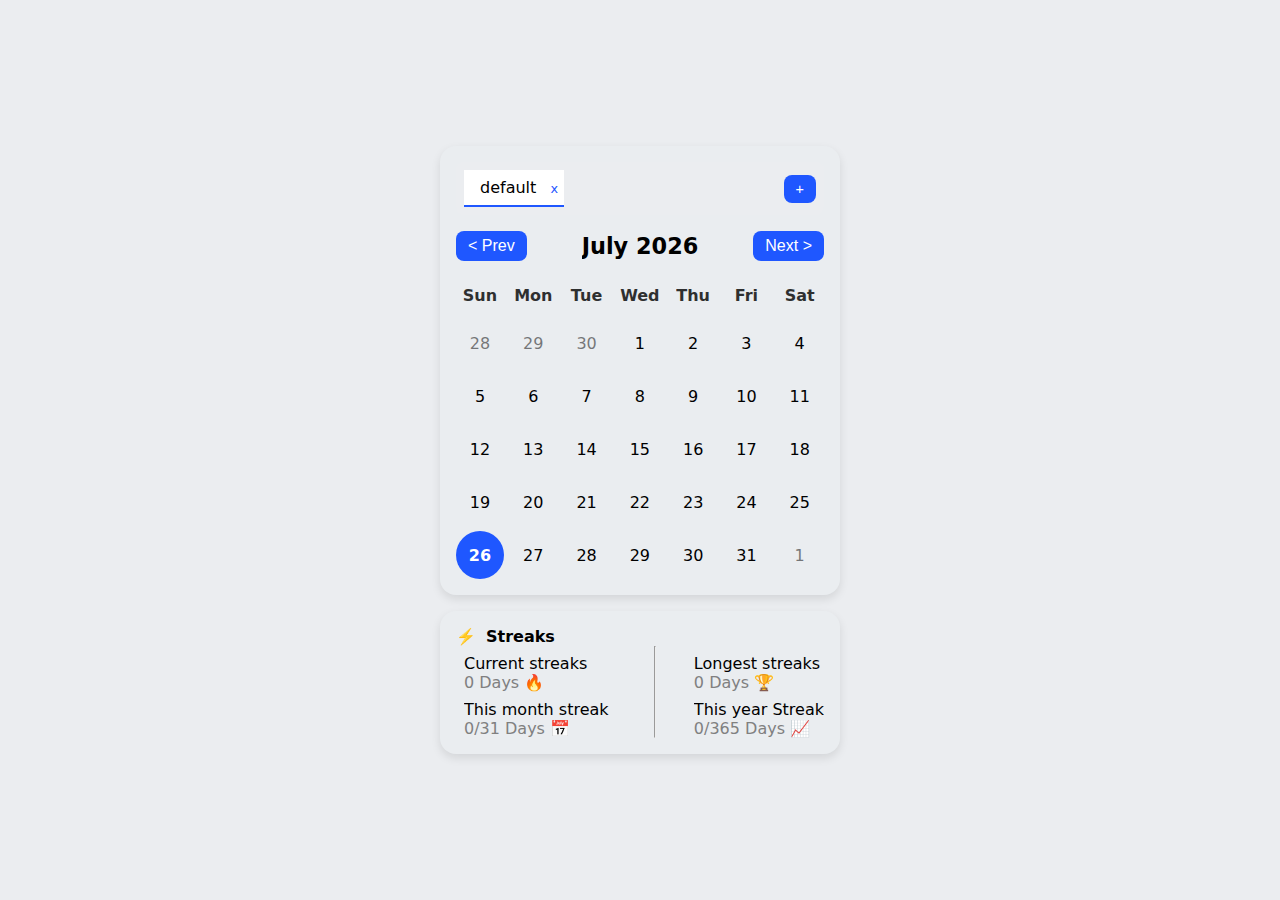
==== index.html @ b644789b "fixed the month issue and tabs overlapping" ====
<!DOCTYPE html>
<html lang="en">

<head>
    <meta charset="UTF-8">
    <meta name="viewport" content="width=device-width, initial-scale=1.0">
    <title>Progress Tracker</title>
    <link rel="stylesheet" href="style.css">
</head>

<body>
    <div class="calendar-container">
        <div class="tabs-container">
            <div class="tabs" id="tabs">
                <!-- Default tab -->
                <div class="tab active" data-tab="default">
                    Default
                    <span class="close-tab">x</span>
                </div>
            </div>
            <button id="add-tab" class="btn">+</button>
        </div>
        <!-- calender header -->
        <div class="calendar-header">
            <button id="prev-month" class="btn">
                < Prev</button>
                    <h2 id="month-year"></h2>
                    <button id="next-month" class="btn">Next ></button>
        </div>
        <div class="week">
            <div>Sun</div>
            <div>Mon</div>
            <div>Tue</div>
            <div>Wed</div>
            <div>Thu</div>
            <div>Fri</div>
            <div>Sat</div>
        </div>

        <div class="dates" id="calendar-dates"></div>
    </div>
    <div class="streaks-container">
        <div class="streaks-title-con">
            <span class="light-icon">⚡️</span>
            <p class="streaks-title">Streaks</p>
        </div>
        <div class="streaks-data">
            <div class="current-streak-con">
                <div class="current-streak">
                    <p>Current streaks</p>
                    <p id="current-streak" class="text-grey">15 <span>Days</span></p>
                </div>
                <div class="this-month-streak">
                    <p>This month streak</p>
                    <p id="this-month-count" class="text-grey">15/31 <span>Days</span></p>
                </div>
            </div>
            <hr>
            <div class="longest-streak-con">
                <div class="current-streak">
                    <p>Longest streaks</p>
                    <p id="longest-streak" class="text-grey">15 <span>Days</span></p>
                </div>
                <div class="this-month-streak">
                    <p>This year Streak</p>
                    <p id="this-year-count" class="text-grey">15/31 <span>Days</span></p>
                </div>
            </div>
        </div>
    </div>
    <script src="script.js"></script>
</body>

</html>
---- style.css ----
/* Variables */
:root {
  --white: #fff;
  --main: #eaedf0;
  --accent: #1f57ff;
  --accent-2: #ebedf0;
}

/* Reset styles */
* {
  margin: 0;
  padding: 0;
  box-sizing: border-box; /* 🔹 Ensures padding/margins don’t increase size */
  overflow-x: hidden; /* 🔹 Apply globally to prevent unwanted horizontal scroll */
}

body {
  display: flex;
  flex-direction: column;
  justify-content: center;
  align-items: center;
  height: 100vh;
  font-family: system-ui, -apple-system, BlinkMacSystemFont, 'Segoe UI', Roboto, Oxygen, Ubuntu, Cantarell, 'Open Sans', 'Helvetica Neue', sans-serif;
  background-color: var(--accent-2);
  padding: 10px; /* Prevent overflow on smaller screens */
  overflow-x: hidden; /* 🔹 Prevent horizontal scrolling */
  width: 100%;
}


/* Tabs Container */
/* Tabs Container */
.tabs-container {
  display: flex;
  justify-content: space-between;
  align-items: center;
  margin-bottom: 1rem;
  background: var(--accent-2);
  padding: 0.5rem;
  border-radius: 0.5rem;
  gap: 0.5rem;
  position: relative;
}

.tabs {
  display: flex;
  gap: 0.2rem;
  overflow-x: auto;
  flex-grow: 1;
  -webkit-overflow-scrolling: touch; /* Smooth scrolling on mobile */
  padding-right: 8px; /* Add spacing for scrollbar */
}

.tab {
  flex-shrink: 0; /* Prevent tabs from shrinking */
  min-width: 100px; /* Minimum tab width */
  padding: 0.5rem 1.5rem 0.5rem 1rem; /* Right padding for close button */
  position: relative;
}
.tab.active {
  background: var(--white);
  border-bottom: 2px solid var(--accent);
  z-index: 1;
}


.tab .close-tab {
  position: absolute;
  right: 6px;
  top: 50%;
  transform: translateY(-50%);
  margin-left: 0;
}

.tab .close-tab:hover {
  color: red;
}

#add-tab {
  background: var(--accent);
  color: var(--white);
  border: none;
  border-radius: 0.5rem;
  cursor: pointer;
  font-size: 0.9rem;
  margin-left: 0.5rem;
  flex-shrink: 0;
  margin-left: 0;
}

.tab .close-tab {
  font-size: 0.8rem;
  cursor: pointer;
  color: var(--accent);
  margin-left: 0.5rem; /* Add some spacing between the tab name and the close button */
}

.tab .close-tab:hover {
  color: red; /* Change color on hover for better UX */
}

/* Calendar container */
.calendar-container {
  padding: 1rem;
  background: var(--main);
  border-radius: 1rem;
  width: 100%;
  max-width: 400px; /* Ensures it stays within screen limits */
  box-shadow: 0px 4px 10px rgba(0, 0, 0, 0.1);
  overflow: hidden; /* 🔹 Prevent any internal overflow */
}


/* Header section */
.calendar-header {
  display: flex;
  justify-content: space-between;
  align-items: center;
  margin-bottom: 10px;
}

#month-year {
  font-size: 1.4rem;
  font-weight: bold;
}

/* Navigation buttons */
.btn {
  padding: 6px 12px;
  background: var(--accent);
  color: var(--white);
  border: none;
  border-radius: 0.5rem;
  cursor: pointer;
  font-size: 1rem;
}

.btn:hover {
  background: #003ef7;
  transition: ease;
  animation-duration: 500ms;
}

/* Weekdays and dates */
.dates,
.week {
    display: grid;
    grid-template-columns: repeat(7, 1fr);
    gap: 5px;
    text-align: center;
    max-width: 100%; /* 🔹 Prevents grid from overflowing */
    overflow: hidden;
}

.week div,
.dates div {
  display: flex;
  flex-direction: column;
  justify-content: center;
  align-items: center;
  height: 3rem;
  width: 3rem;
  border-radius: 50%;
  font-size: 1rem;
}

/* Hover effect */
.dates div:hover {
  background: var(--accent);
  color: var(--white);
  cursor: pointer;
  transition: ease;
  transition-duration: 400ms;
}

/* Weekday labels */
.week div {
  font-weight: 600;
  opacity: 0.8;
  font-size: 1rem;
}

/* Inactive dates (previous & next month) */
.inactive {
  opacity: 0.5;
}

/* Highlight the current day */
.today {
  background: var(--accent);
  color: var(--white);
  font-weight: bold;
  border-radius: 50%;
}

/* Make calendar fully responsive */
@media (max-width: 480px) {
  .calendar-container {
      padding: 0.8rem;
      max-width: 90%;
  }

  .calendar-header {
      font-size: 1.2rem;
  }

  .btn {
      padding: 5px 10px;
      font-size: 0.9rem;
  }

  .dates div,
  .week div {
      height: 2.5rem;
      width: 2.5rem;
      font-size: 0.9rem;
  }

  #month-year {
    font-size: 1rem;
    font-weight: 500;
}
}

/* Streaks container */
.streaks-container {
  padding: 1rem;
  background: var(--main);
  border-radius: 1rem;
  width: 100%;
  max-width: 400px;
  box-shadow: 0px 4px 10px rgba(0, 0, 0, 0.1);
  overflow: hidden;
  margin-top: 1rem;
}

.streaks-data {
  display: flex;
  justify-content: space-between;
}
.streaks-title-con {
  display: flex;
}

p.streaks-title {
  font-size: 1rem;
  font-weight: 600;
  padding: 0 10px;
}
.current-streak-con {
  padding: 0 0.5rem;
}

.current-streak {
  padding: 0.5rem 0;
}
.streak {
  margin-bottom: 10px;
}

.streak span {
  display: inline-block;
  margin-right: 10px;
}

.current-streak span, .this-month-streak span {
  font-size: 0.8rem;
}

.text-grey{
  color: grey;
}

.tabs {
  display: flex;
  gap: 0.2rem;
  overflow-x: auto;
  flex-grow: 1;
  -webkit-overflow-scrolling: touch; /* Smooth scrolling on mobile */
  padding-right: 8px; /* Add spacing for scrollbar */
}

.tab {
  flex-shrink: 0; /* Prevent tabs from shrinking */
  min-width: 100px; /* Minimum tab width */
  padding: 0.5rem 1.5rem 0.5rem 1rem; /* Right padding for close button */
  position: relative;
}

.tab .close-tab {
  position: absolute;
  right: 6px;
  top: 50%;
  transform: translateY(-50%);
  margin-left: 0;
}
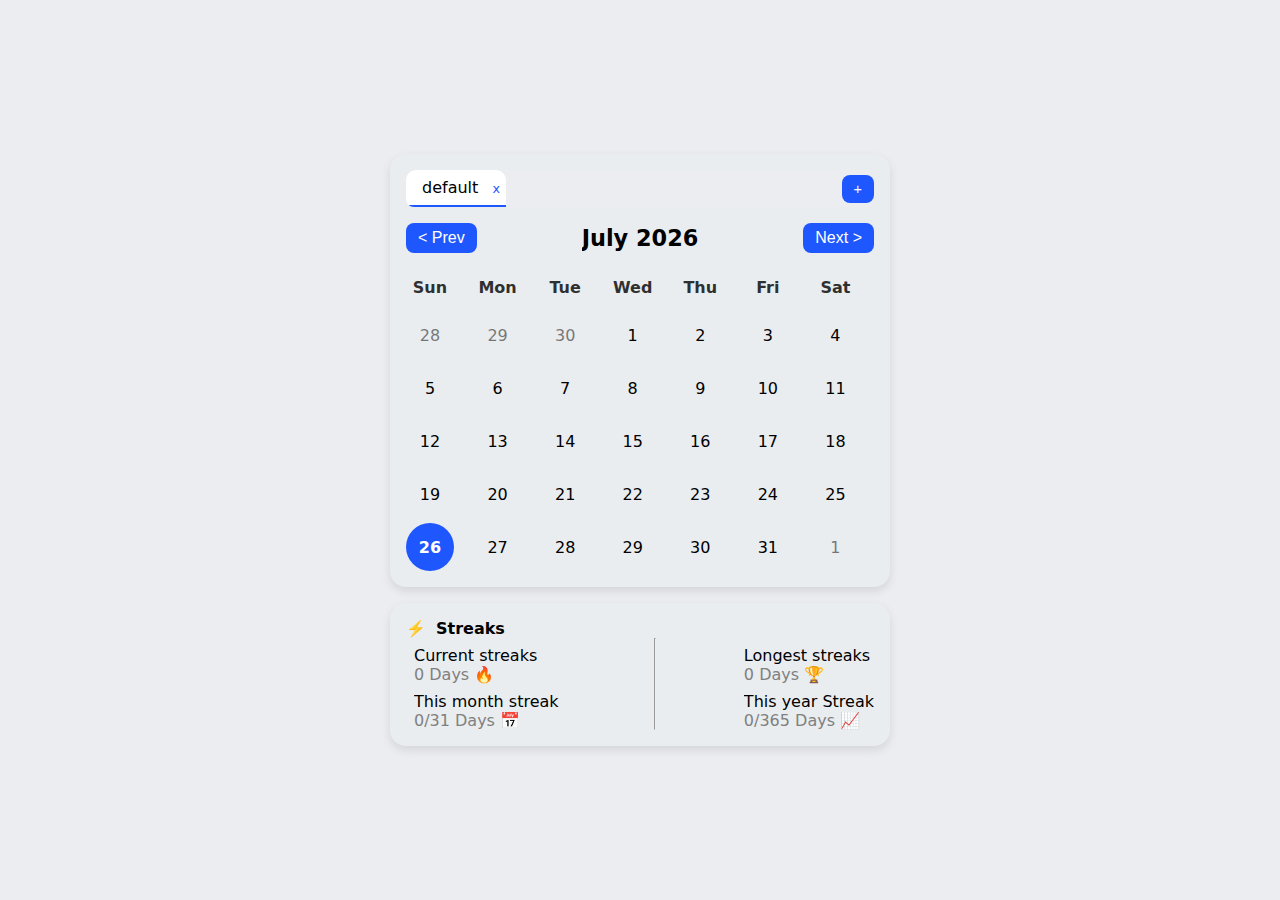
==== commit 9132c1c5: "fixes some minor styling issue" ====
--- a/index.html
+++ b/index.html
@@ -15,7 +15,7 @@
                 <!-- Default tab -->
                 <div class="tab active" data-tab="default">
                     Default
-                    <span class="close-tab">x</span>
+                    <span class="close-tab">✖</span>
                 </div>
             </div>
             <button id="add-tab" class="btn">+</button>
--- a/style.css
+++ b/style.css
@@ -29,14 +29,12 @@
 
 
 /* Tabs Container */
-/* Tabs Container */
 .tabs-container {
   display: flex;
   justify-content: space-between;
   align-items: center;
   margin-bottom: 1rem;
   background: var(--accent-2);
-  padding: 0.5rem;
   border-radius: 0.5rem;
   gap: 0.5rem;
   position: relative;
@@ -52,11 +50,13 @@
 }
 
 .tab {
-  flex-shrink: 0; /* Prevent tabs from shrinking */
-  min-width: 100px; /* Minimum tab width */
-  padding: 0.5rem 1.5rem 0.5rem 1rem; /* Right padding for close button */
+  flex-shrink: 0;
+  min-width: 100px;
+  padding: 0.5rem 1.5rem 0.5rem 1rem;
   position: relative;
-}
+  border-radius:10px 10px 0px 0px;
+}
+
 .tab.active {
   background: var(--white);
   border-bottom: 2px solid var(--accent);
@@ -105,7 +105,7 @@
   background: var(--main);
   border-radius: 1rem;
   width: 100%;
-  max-width: 400px; /* Ensures it stays within screen limits */
+  max-width: 500px; /* Ensures it stays within screen limits */
   box-shadow: 0px 4px 10px rgba(0, 0, 0, 0.1);
   overflow: hidden; /* 🔹 Prevent any internal overflow */
 }
@@ -228,7 +228,7 @@
   background: var(--main);
   border-radius: 1rem;
   width: 100%;
-  max-width: 400px;
+  max-width: 500px;
   box-shadow: 0px 4px 10px rgba(0, 0, 0, 0.1);
   overflow: hidden;
   margin-top: 1rem;
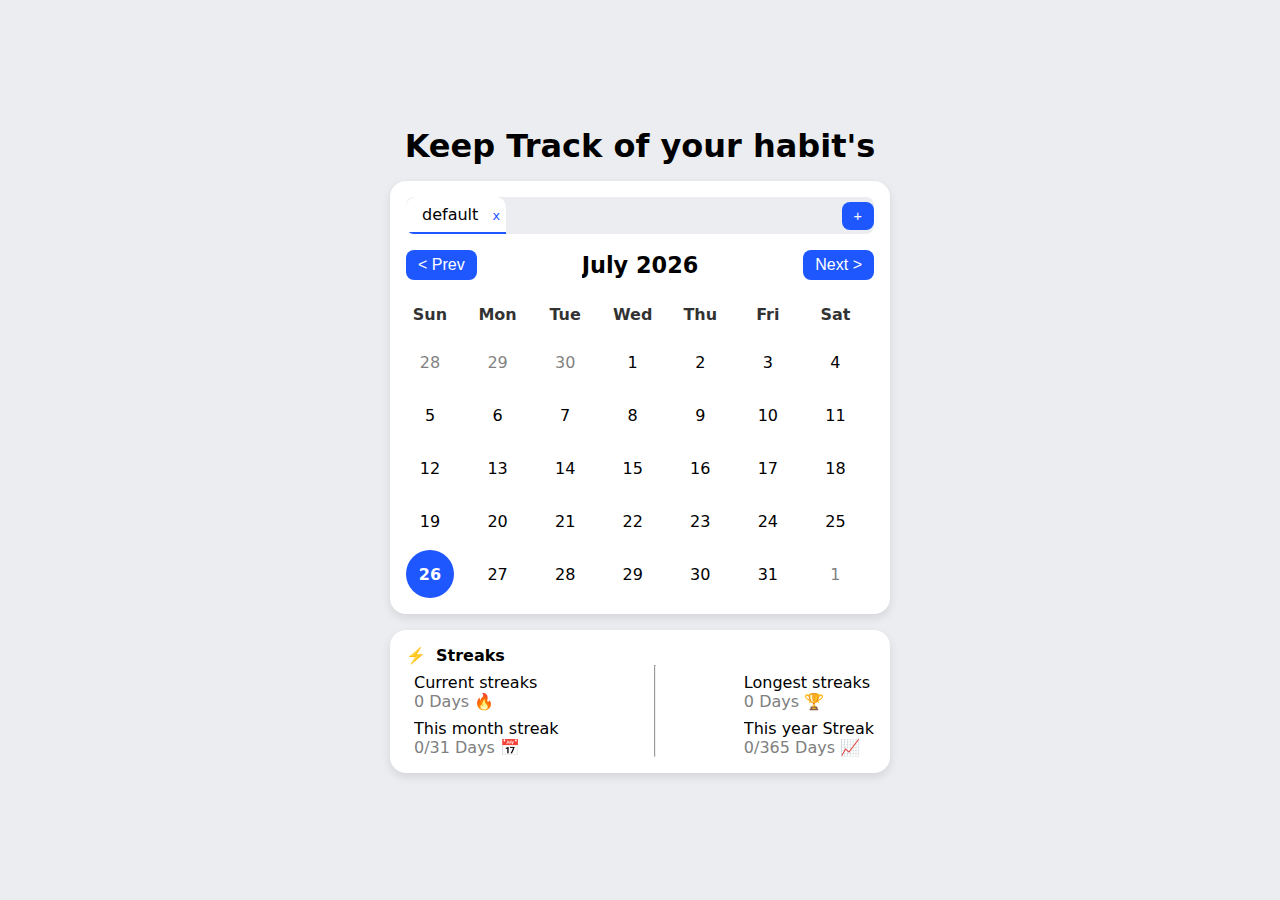
==== commit 49d484a6: "added title" ====
--- a/index.html
+++ b/index.html
@@ -9,6 +9,9 @@
 </head>
 
 <body>
+    <div class="heading-container">
+        <h1>Keep Track of your habit's</h1>
+    </div>
     <div class="calendar-container">
         <div class="tabs-container">
             <div class="tabs" id="tabs">
--- a/style.css
+++ b/style.css
@@ -27,6 +27,11 @@
   width: 100%;
 }
 
+.heading-container h1{ 
+  font-size: 2rem;
+  font-weight: 700;
+  margin-bottom: 1rem;
+}
 
 /* Tabs Container */
 .tabs-container {
@@ -102,7 +107,7 @@
 /* Calendar container */
 .calendar-container {
   padding: 1rem;
-  background: var(--main);
+  background: var(--white);
   border-radius: 1rem;
   width: 100%;
   max-width: 500px; /* Ensures it stays within screen limits */
@@ -225,7 +230,7 @@
 /* Streaks container */
 .streaks-container {
   padding: 1rem;
-  background: var(--main);
+  background: var(--white);
   border-radius: 1rem;
   width: 100%;
   max-width: 500px;
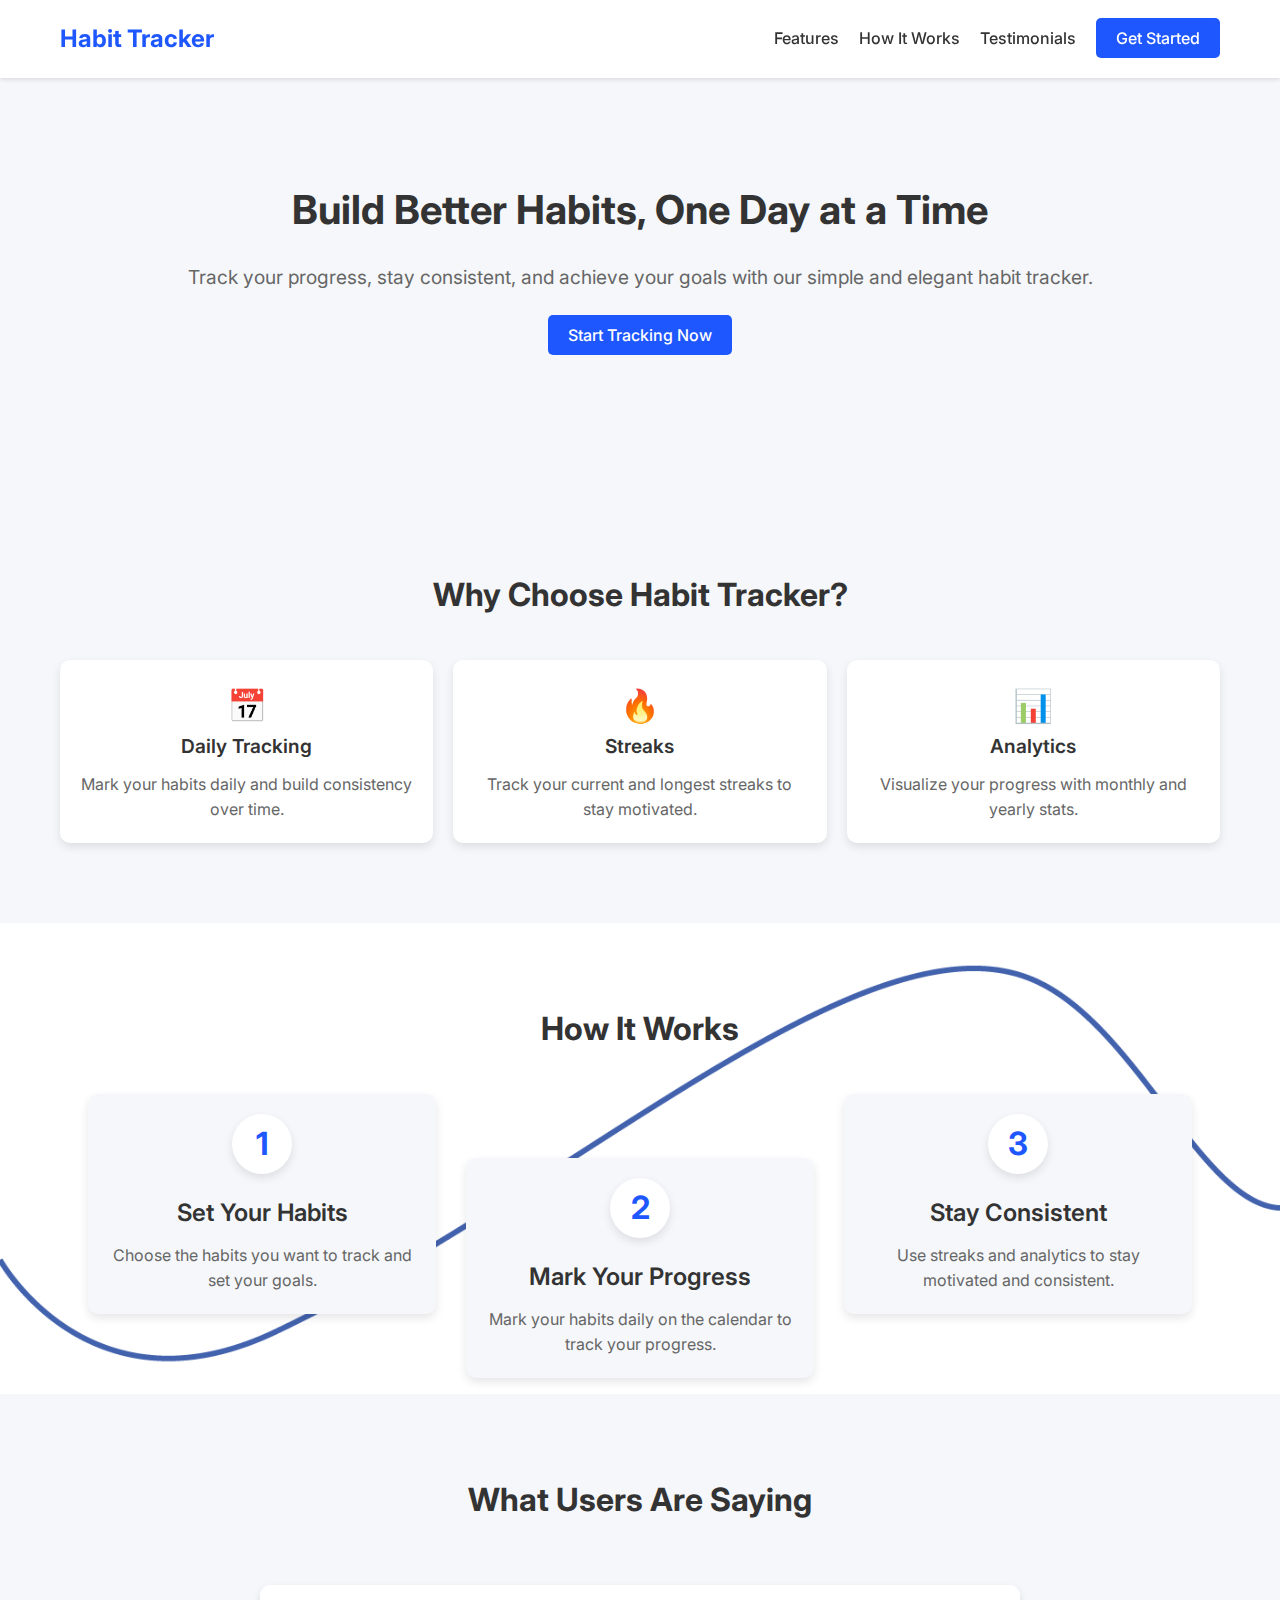
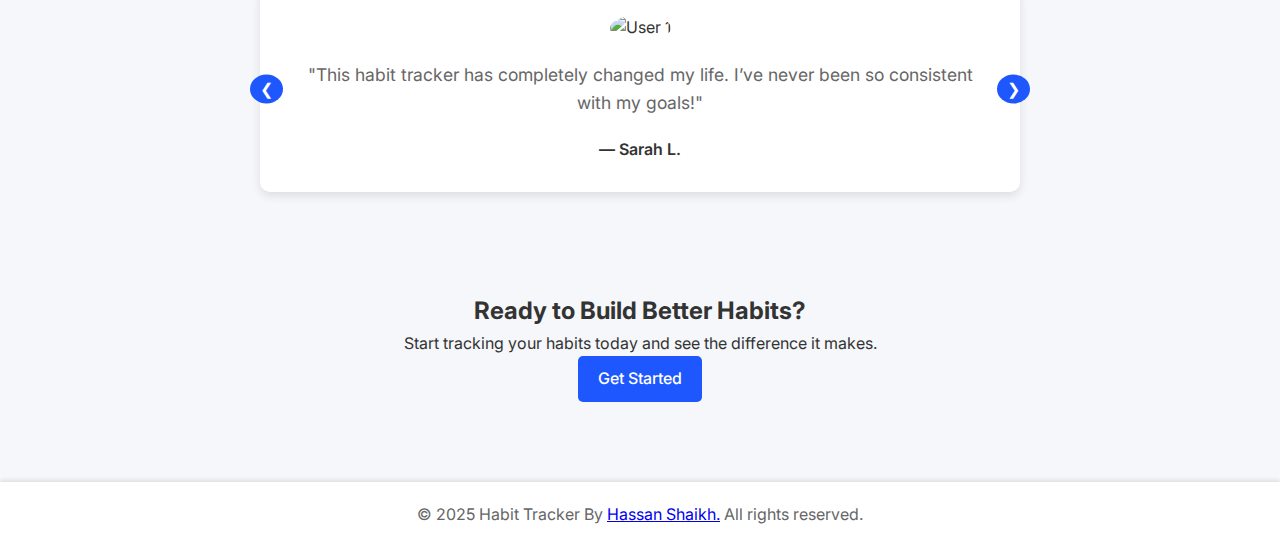
==== commit 6e5d87f6: "updated landing page" ====
--- a/index.html
+++ b/index.html
@@ -4,74 +4,164 @@
 <head>
     <meta charset="UTF-8">
     <meta name="viewport" content="width=device-width, initial-scale=1.0">
-    <title>Progress Tracker</title>
-    <link rel="stylesheet" href="style.css">
+    <title>Habit Tracker - Build Better Habits</title>
+    <link rel="stylesheet" href="main.css">
+    <link href="https://fonts.googleapis.com/css2?family=Inter:wght@400;500;600;700&display=swap" rel="stylesheet">
+    <link rel="stylesheet" href="https://cdnjs.cloudflare.com/ajax/libs/font-awesome/6.0.0-beta3/css/all.min.css">
 </head>
 
 <body>
-    <div class="heading-container">
-        <h1>Keep Track of your habit's</h1>
-    </div>
-    <div class="calendar-container">
-        <div class="tabs-container">
-            <div class="tabs" id="tabs">
-                <!-- Default tab -->
-                <div class="tab active" data-tab="default">
-                    Default
-                    <span class="close-tab">✖</span>
+    <!-- Header -->
+    <header class="header">
+        <div class="container">
+            <h1 class="logo">Habit Tracker</h1>
+            <nav class="nav">
+                <button class="nav-toggle" aria-label="Toggle navigation">
+                    <i class="fas fa-bars"></i>
+                </button>
+                <ul class="nav-menu">
+                    <li><a href="#features" class="nav-link">Features</a></li>
+                    <li><a href="#how-it-works" class="nav-link">How It Works</a></li>
+                    <li><a href="#testimonials" class="nav-link">Testimonials</a></li>
+                    <li><a href="/calender.html" class="nav-link cta-button">Get Started</a></li>
+                </ul>
+            </nav>
+        </div>
+    </header>
+
+    <!-- Hero Section -->
+    <section class="hero">
+        <div class="container">
+            <div class="hero-content">
+                <h2 class="hero-title">Build Better Habits, One Day at a Time</h2>
+                <p class="hero-subtitle">Track your progress, stay consistent, and achieve your goals with our simple
+                    and elegant habit tracker.</p>
+                <a href="/calender.html" class="cta-button">Start Tracking Now</a>
+            </div>
+        </div>
+    </section>
+
+    <!-- Features Section -->
+    <section id="features" class="features">
+        <div class="container">
+            <h2 class="section-title">Why Choose Habit Tracker?</h2>
+            <div class="features-grid">
+                <div class="feature">
+                    <span class="feature-icon">📅</span>
+                    <h3 class="feature-title">Daily Tracking</h3>
+                    <p class="feature-description">Mark your habits daily and build consistency over time.</p>
                 </div>
-            </div>
-            <button id="add-tab" class="btn">+</button>
-        </div>
-        <!-- calender header -->
-        <div class="calendar-header">
-            <button id="prev-month" class="btn">
-                < Prev</button>
-                    <h2 id="month-year"></h2>
-                    <button id="next-month" class="btn">Next ></button>
-        </div>
-        <div class="week">
-            <div>Sun</div>
-            <div>Mon</div>
-            <div>Tue</div>
-            <div>Wed</div>
-            <div>Thu</div>
-            <div>Fri</div>
-            <div>Sat</div>
-        </div>
-
-        <div class="dates" id="calendar-dates"></div>
-    </div>
-    <div class="streaks-container">
-        <div class="streaks-title-con">
-            <span class="light-icon">⚡️</span>
-            <p class="streaks-title">Streaks</p>
-        </div>
-        <div class="streaks-data">
-            <div class="current-streak-con">
-                <div class="current-streak">
-                    <p>Current streaks</p>
-                    <p id="current-streak" class="text-grey">15 <span>Days</span></p>
+                <div class="feature">
+                    <span class="feature-icon">🔥</span>
+                    <h3 class="feature-title">Streaks</h3>
+                    <p class="feature-description">Track your current and longest streaks to stay motivated.</p>
                 </div>
-                <div class="this-month-streak">
-                    <p>This month streak</p>
-                    <p id="this-month-count" class="text-grey">15/31 <span>Days</span></p>
-                </div>
-            </div>
-            <hr>
-            <div class="longest-streak-con">
-                <div class="current-streak">
-                    <p>Longest streaks</p>
-                    <p id="longest-streak" class="text-grey">15 <span>Days</span></p>
-                </div>
-                <div class="this-month-streak">
-                    <p>This year Streak</p>
-                    <p id="this-year-count" class="text-grey">15/31 <span>Days</span></p>
+                <div class="feature">
+                    <span class="feature-icon">📊</span>
+                    <h3 class="feature-title">Analytics</h3>
+                    <p class="feature-description">Visualize your progress with monthly and yearly stats.</p>
                 </div>
             </div>
         </div>
-    </div>
-    <script src="script.js"></script>
+    </section>
+
+    <section id="how-it-works" class="how-it-works">
+        <div class="container">
+            <h2 class="section-title">How It Works</h2>
+            <div class="steps-grid">
+                <div class="step">
+                    <div class="step-icon">1</div>
+                    <h3 class="step-title">Set Your Habits</h3>
+                    <p class="step-description">Choose the habits you want to track and set your goals.</p>
+                </div>
+                <div class="step">
+                    <div class="step-icon">2</div>
+                    <h3 class="step-title">Mark Your Progress</h3>
+                    <p class="step-description">Mark your habits daily on the calendar to track your progress.</p>
+                </div>
+                <div class="step">
+                    <div class="step-icon">3</div>
+                    <h3 class="step-title">Stay Consistent</h3>
+                    <p class="step-description">Use streaks and analytics to stay motivated and consistent.</p>
+                </div>
+            </div>
+        </div>
+    </section>
+
+    <!-- Testimonials Section (Carousel) -->
+    <section id="testimonials" class="testimonials">
+        <div class="container">
+            <h2 class="section-title">What Users Are Saying</h2>
+            <div class="carousel">
+                <div class="carousel-inner">
+                    <div class="carousel-item active">
+                        <div class="testimonial-card">
+                            <img src="https://via.placeholder.com/100" alt="User 1" class="testimonial-img">
+                            <p class="testimonial-text">"This habit tracker has completely changed my life. I’ve never
+                                been so consistent with my goals!"</p>
+                            <p class="testimonial-author">— Sarah L.</p>
+                        </div>
+                    </div>
+                    <div class="carousel-item">
+                        <div class="testimonial-card">
+                            <img src="https://via.placeholder.com/100" alt="User 2" class="testimonial-img">
+                            <p class="testimonial-text">"The calendar and streaks make it so easy to stay on track.
+                                Highly recommend!"</p>
+                            <p class="testimonial-author">— John D.</p>
+                        </div>
+                    </div>
+                    <div class="carousel-item">
+                        <div class="testimonial-card">
+                            <img src="https://via.placeholder.com/100" alt="User 3" class="testimonial-img">
+                            <p class="testimonial-text">"Simple, elegant, and effective. Perfect for building better
+                                habits."</p>
+                            <p class="testimonial-author">— Emily R.</p>
+                        </div>
+                    </div>
+                </div>
+                <button class="carousel-control prev" onclick="moveSlide(-1)">&#10094;</button>
+                <button class="carousel-control next" onclick="moveSlide(1)">&#10095;</button>
+            </div>
+        </div>
+    </section>
+
+    <!-- Call to Action Section -->
+    <section id="get-started" class="cta">
+        <div class="container">
+            <h2 class="cta-title">Ready to Build Better Habits?</h2>
+            <p class="cta-subtitle">Start tracking your habits today and see the difference it makes.</p>
+            <a href="/calender.html" class="cta-button">Get Started</a>
+        </div>
+    </section>
+
+    <!-- Footer Section -->
+    <footer class="footer">
+        <div class="container">
+            <p class="footer-text">&copy; 2025 Habit Tracker By <a href="https://www.linkedin.com/in/thehassanshaikh/">
+                    Hassan Shaikh.</a> All rights reserved.</p>
+        </div>
+    </footer>
+    <script>
+        // Navbar Toggle for Mobile
+        const navToggle = document.querySelector(".nav-toggle");
+        const navMenu = document.querySelector(".nav-menu");
+
+        navToggle.addEventListener("click", () => {
+            navMenu.classList.toggle("active");
+        });
+
+        // Carousel Functionality
+        let currentSlide = 0;
+
+        function moveSlide(direction) {
+            const carouselInner = document.querySelector(".carousel-inner");
+            const slides = document.querySelectorAll(".carousel-item");
+            const totalSlides = slides.length;
+
+            currentSlide = (currentSlide + direction + totalSlides) % totalSlides;
+            carouselInner.style.transform = `translateX(-${currentSlide * 100}%)`;
+        }
+    </script>
 </body>
 
 </html>--- a/main.css
+++ b/main.css
@@ -0,0 +1,401 @@
+/* General Styles */
+:root {
+    --white: #ffffff;
+    --black: #000000;
+    --primary: #1f57ff;
+    --primary-hover: #003ef7;
+    --background: #f5f7fa;
+    --text: #333333;
+    --text-light: #666666;
+    --border: #e0e0e0;
+}
+
+* {
+    margin: 0;
+    padding: 0;
+    box-sizing: border-box;
+}
+
+body {
+    font-family: 'Inter', sans-serif;
+    color: var(--text);
+    background-color: var(--background);
+    line-height: 1.6;
+}
+ .container {
+    max-width: 1200px;
+    margin: 0 auto;
+    padding: 0 20px;
+}
+
+header .container {
+    display: flex
+;
+    justify-content: space-between;
+}
+
+/* Header */
+.header {
+    background-color: var(--white);
+    box-shadow: 0 2px 4px rgba(0, 0, 0, 0.1);
+    padding: 20px 0;
+    position: sticky;
+    top: 0;
+    z-index: 1000;
+}
+
+.logo {
+    font-size: 1.5rem;
+    font-weight: 700;
+    color: var(--primary);
+}
+
+.nav {
+    display: flex;
+    align-items: center;
+    justify-content: space-between;
+}
+
+.nav-menu {
+    display: flex;
+    align-items: center;
+    gap: 20px;
+    list-style: none;
+}
+
+.nav-link {
+    text-decoration: none;
+    color: var(--text);
+    font-weight: 500;
+}
+
+.nav-link:hover {
+    color: var(--primary);
+}
+
+.cta-button {
+    background-color: var(--primary);
+    color: var(--white);
+    padding: 10px 20px;
+    border-radius: 5px;
+    text-decoration: none;
+    font-weight: 500;
+}
+
+.cta-button:hover {
+    background-color: var(--primary-hover);
+    color: white;
+}
+
+.nav-toggle {
+    display: none;
+    background: none;
+    border: none;
+    font-size: 1.5rem;
+    cursor: pointer;
+}
+
+/* Hero Section */
+.hero {
+    display: flex;
+    align-items: center;
+    padding: 100px 0;
+    flex-direction: column;
+    text-align: center;
+}
+
+.hero-content {
+    margin-bottom: 40px;
+}
+
+.hero-title {
+    font-size: 2.5rem;
+    font-weight: 700;
+    margin-bottom: 20px;
+}
+
+.hero-subtitle {
+    font-size: 1.2rem;
+    color: var(--text-light);
+    margin-bottom: 30px;
+}
+
+.hero-image {
+    max-width: 100%;
+}
+
+.calendar-container {
+    background-color: var(--white);
+    border-radius: 10px;
+    box-shadow: 0 4px 10px rgba(0, 0, 0, 0.1);
+    padding: 20px;
+    max-width: 400px;
+    margin: 0 auto;
+}
+
+/* Features Section */
+.features {
+    padding: 80px 0;
+}
+
+.section-title {
+    font-size: 2rem;
+    font-weight: 700;
+    text-align: center;
+    margin-bottom: 40px;
+}
+
+.features-grid {
+    display: grid;
+    grid-template-columns: repeat(auto-fit, minmax(250px, 1fr));
+    gap: 20px;
+}
+
+.feature {
+    background-color: var(--white);
+    padding: 20px;
+    border-radius: 10px;
+    text-align: center;
+    box-shadow: 0 4px 10px rgba(0, 0, 0, 0.1);
+}
+
+.feature-icon {
+    font-size: 2rem;
+    margin-bottom: 10px;
+}
+
+.feature-title {
+    font-size: 1.2rem;
+    font-weight: 600;
+    margin-bottom: 10px;
+}
+
+.feature-description {
+    color: var(--text-light);
+}
+
+/* Footer */
+.footer {
+    background-color: var(--white);
+    padding: 20px 0;
+    text-align: center;
+    margin-top: 80px;
+    box-shadow: 0 -2px 4px rgba(0, 0, 0, 0.1);
+}
+
+.footer-text {
+    color: var(--text-light);
+}
+
+/* Responsive Design */
+@media (max-width: 768px) {
+    .nav-menu {
+        display: none;
+        flex-direction: column;
+        background-color: var(--white);
+        position: absolute;
+        top: 70px;
+        right: 20px;
+        width: 200px;
+        box-shadow: 0 4px 10px rgba(0, 0, 0, 0.1);
+        border-radius: 5px;
+        padding: 10px;
+    }
+
+    .nav-menu.active {
+        display: flex;
+    }
+
+    .nav-toggle {
+        display: block;
+    }
+
+    .hero {
+        padding: 60px 0;
+    }
+
+    .hero-title {
+        font-size: 2rem;
+    }
+
+    .hero-subtitle {
+        font-size: 1rem;
+    }
+
+    .features-grid {
+        grid-template-columns: 1fr;
+    }
+}
+
+@media (max-width: 480px) {
+    .hero-title {
+        font-size: 1.8rem;
+    }
+
+    .hero-subtitle {
+        font-size: 0.9rem;
+    }
+
+    .calendar-container {
+        padding: 10px;
+    }
+}
+
+/* How It Works Section */
+.how-it-works {
+    padding: 80px 0;
+    background-color: var(--white);
+    background-image: url(bg-line-2.png);
+    background-repeat: no-repeat;
+    background-position: center;
+    background-size: contain
+}
+
+.steps-grid {
+    display: flex;
+    gap: 30px;
+    flex-wrap: wrap;
+    flex-direction: row;
+    justify-content: center;
+}
+
+.step {
+    text-align: center;
+    padding: 20px;
+    background-color: var(--background);
+    border-radius: 10px;
+    box-shadow: 0 4px 10px rgba(0, 0, 0, 0.1);
+    width:30%;
+}
+
+.step-icon {
+    font-size: 2rem;
+    font-weight: 700;
+    color: var(--primary);
+    margin-bottom: 20px;
+    background-color: var(--white);
+    width: 60px;
+    height: 60px;
+    line-height: 60px;
+    border-radius: 50%;
+    margin: 0 auto 20px;
+    box-shadow: 0 4px 10px rgba(0, 0, 0, 0.1);
+}
+
+.step:nth-child(2){
+    position: relative;
+    top: 4rem;
+}
+
+.step-title {
+    font-size: 1.5rem;
+    font-weight: 600;
+    margin-bottom: 10px;
+}
+
+.step-description {
+    color: var(--text-light);
+}
+
+/* Testimonials Section (Carousel) */
+.testimonials {
+    padding: 80px 0;
+    background-color: var(--background);
+}
+
+.carousel {
+    position: relative;
+    max-width: 800px;
+    margin: 0 auto;
+    overflow: hidden;
+}
+
+.carousel-inner {
+    display: flex;
+    transition: transform 0.5s ease-in-out;
+}
+
+.carousel-item {
+    min-width: 100%;
+    box-sizing: border-box;
+    padding: 20px;
+}
+
+.testimonial-card {
+    background-color: var(--white);
+    padding: 30px;
+    border-radius: 10px;
+    box-shadow: 0 4px 10px rgba(0, 0, 0, 0.1);
+    text-align: center;
+}
+
+.testimonial-img {
+    width: 100px;
+    height: 100px;
+    border-radius: 50%;
+    margin-bottom: 20px;
+}
+
+.testimonial-text {
+    font-size: 1.1rem;
+    color: var(--text-light);
+    margin-bottom: 20px;
+}
+
+.testimonial-author {
+    font-weight: 600;
+    color: var(--text);
+}
+
+.carousel-control {
+    position: absolute;
+    top: 50%;
+    transform: translateY(-50%);
+    background-color: var(--primary);
+    color: var(--white);
+    border: none;
+    padding: 5px 10px;
+    border-radius: 50%;
+    cursor: pointer;
+    font-size: 1rem;
+    z-index: 10;
+}
+
+.carousel-control.prev {
+    left: 10px;
+}
+
+.carousel-control.next {
+    right: 10px;
+}
+
+section#get-started .container {
+    display: flex
+;
+    flex-direction: column;
+    justify-content: center;
+    align-items: center;
+}
+
+/* Responsive Design */
+@media (max-width: 768px) {
+
+    .steps-grid {
+        flex-direction: column;
+    }
+
+    .step {
+        width: 100%;
+    }
+
+    
+.step:nth-child(2){
+    position: relative;
+    top: 0;
+}
+
+
+    .carousel {
+        max-width: 100%;
+    }
+}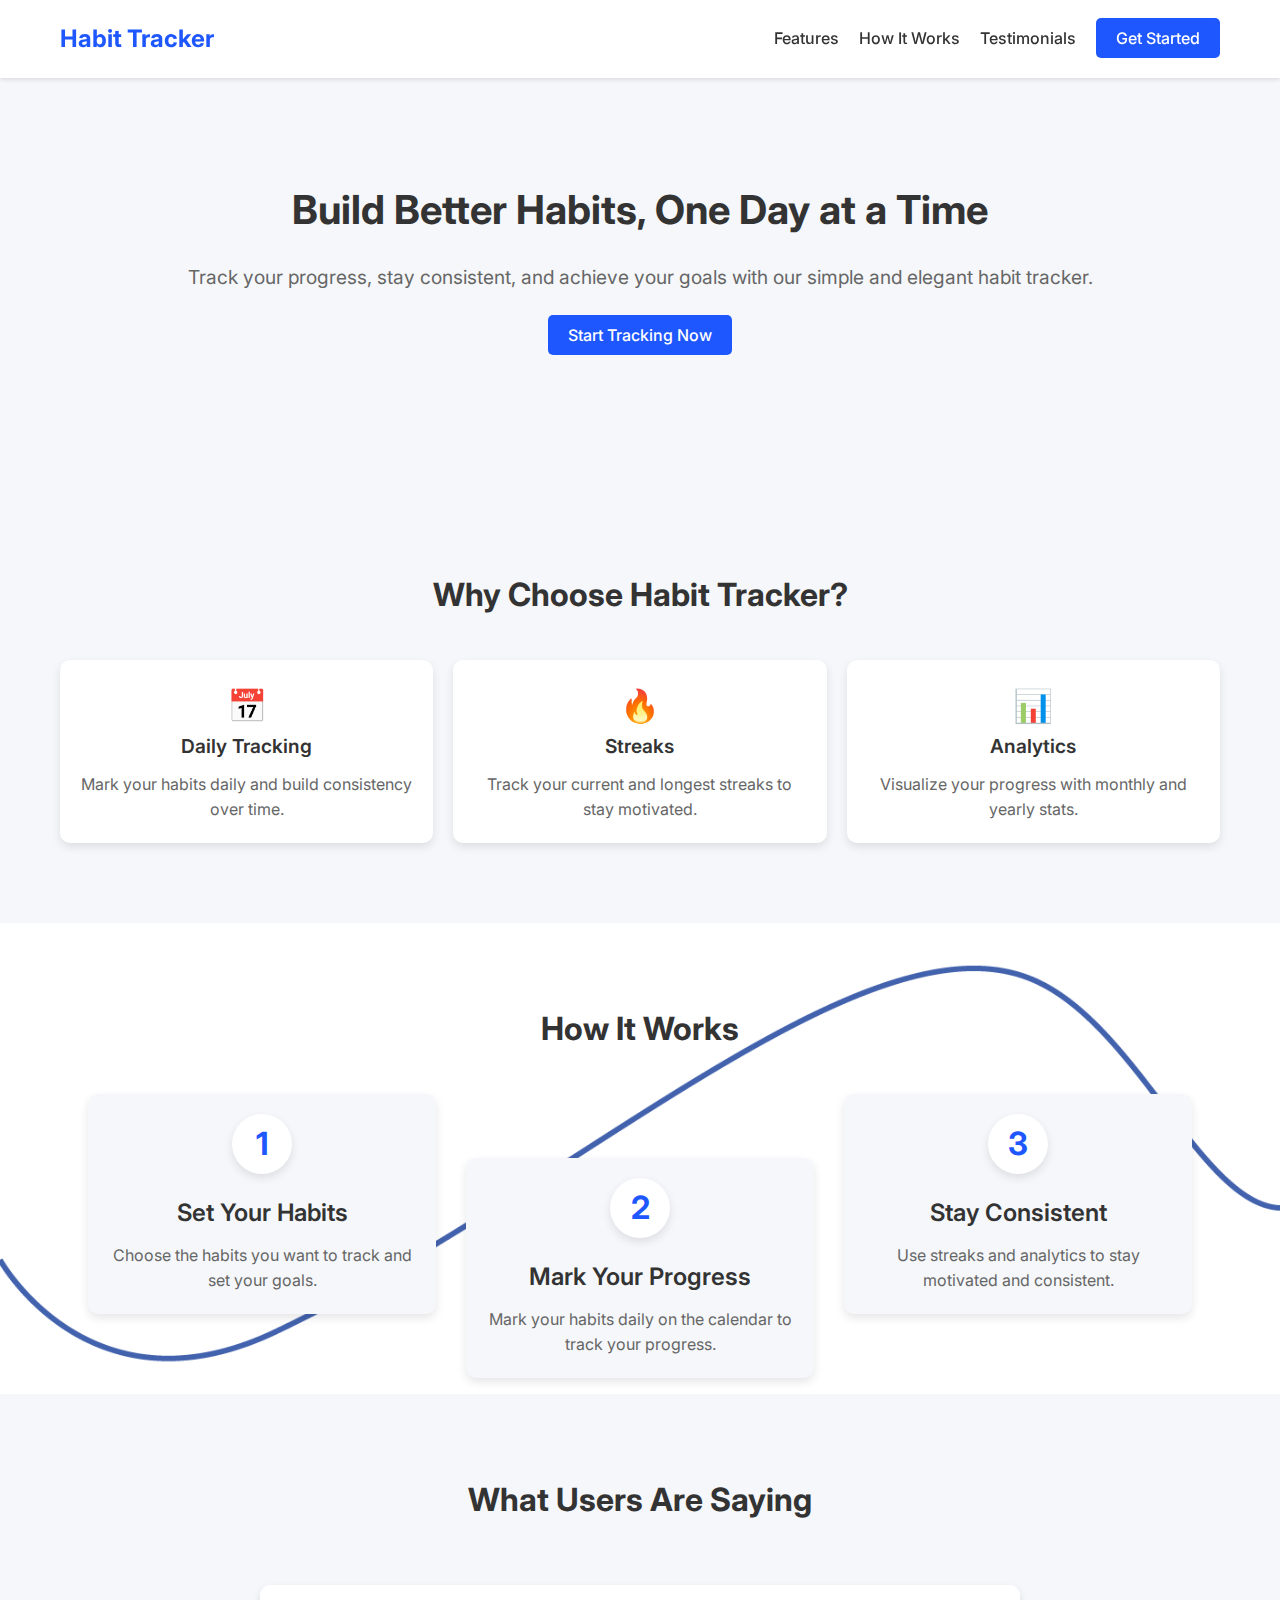
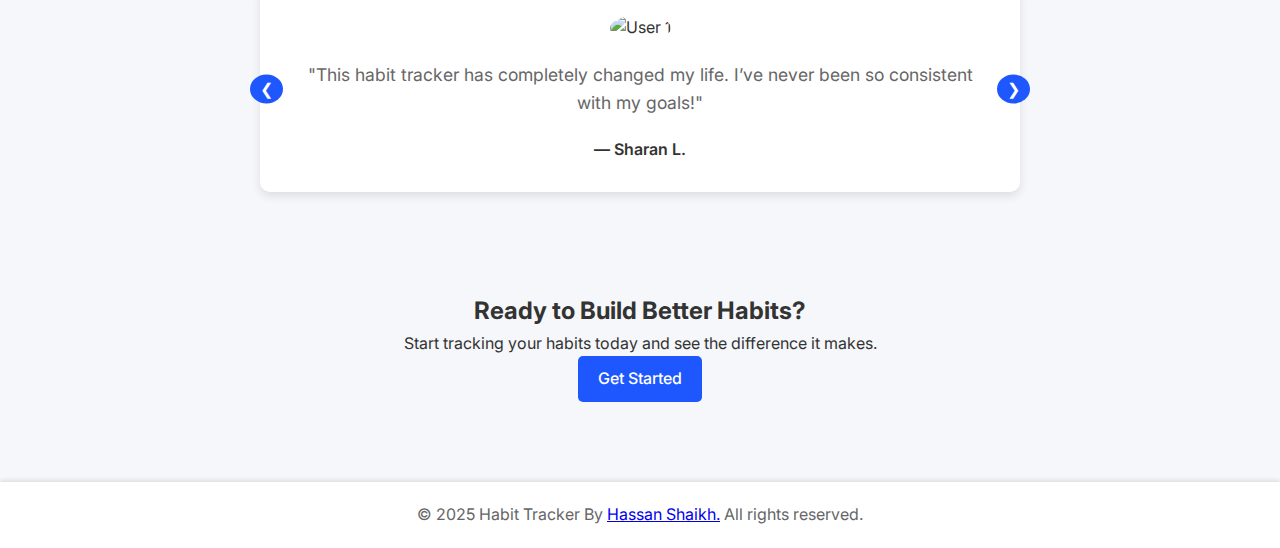
==== commit 8a4de2c8: "added user profile pics" ====
--- a/index.html
+++ b/index.html
@@ -96,23 +96,26 @@
                 <div class="carousel-inner">
                     <div class="carousel-item active">
                         <div class="testimonial-card">
-                            <img src="https://via.placeholder.com/100" alt="User 1" class="testimonial-img">
+                            <img src="https://lh3.googleusercontent.com/a-/ALV-UjX6Dbr2hGeoUAl2STahRHwviRRFflid_sC0jg4vzIa3nbWRjo2weQ=w60-h60-p-rp-mo-ba4-br100"
+                                alt="User 1" class="testimonial-img">
                             <p class="testimonial-text">"This habit tracker has completely changed my life. I’ve never
                                 been so consistent with my goals!"</p>
-                            <p class="testimonial-author">— Sarah L.</p>
+                            <p class="testimonial-author">— Sharan L.</p>
                         </div>
                     </div>
                     <div class="carousel-item">
                         <div class="testimonial-card">
-                            <img src="https://via.placeholder.com/100" alt="User 2" class="testimonial-img">
+                            <img src="https://lh3.googleusercontent.com/a-/ALV-UjWtUOhJjjBgsFZGzae7wuH6TkaOL7FiPRbeBEh8XPSfVVsLsotm=w60-h60-p-rp-mo-ba7-br100"
+                                alt="User 2" class="testimonial-img">
                             <p class="testimonial-text">"The calendar and streaks make it so easy to stay on track.
                                 Highly recommend!"</p>
-                            <p class="testimonial-author">— John D.</p>
+                            <p class="testimonial-author">— Jadev D.</p>
                         </div>
                     </div>
                     <div class="carousel-item">
                         <div class="testimonial-card">
-                            <img src="https://via.placeholder.com/100" alt="User 3" class="testimonial-img">
+                            <img src="https://lh3.googleusercontent.com/a-/ALV-UjUq9-YCDxPKhyU0mdXZG1S6xAbXw2Y4m1eznktY1V6mdGQqNHFr=w60-h60-p-rp-mo-br100"
+                                alt="User 3" class="testimonial-img">
                             <p class="testimonial-text">"Simple, elegant, and effective. Perfect for building better
                                 habits."</p>
                             <p class="testimonial-author">— Emily R.</p>
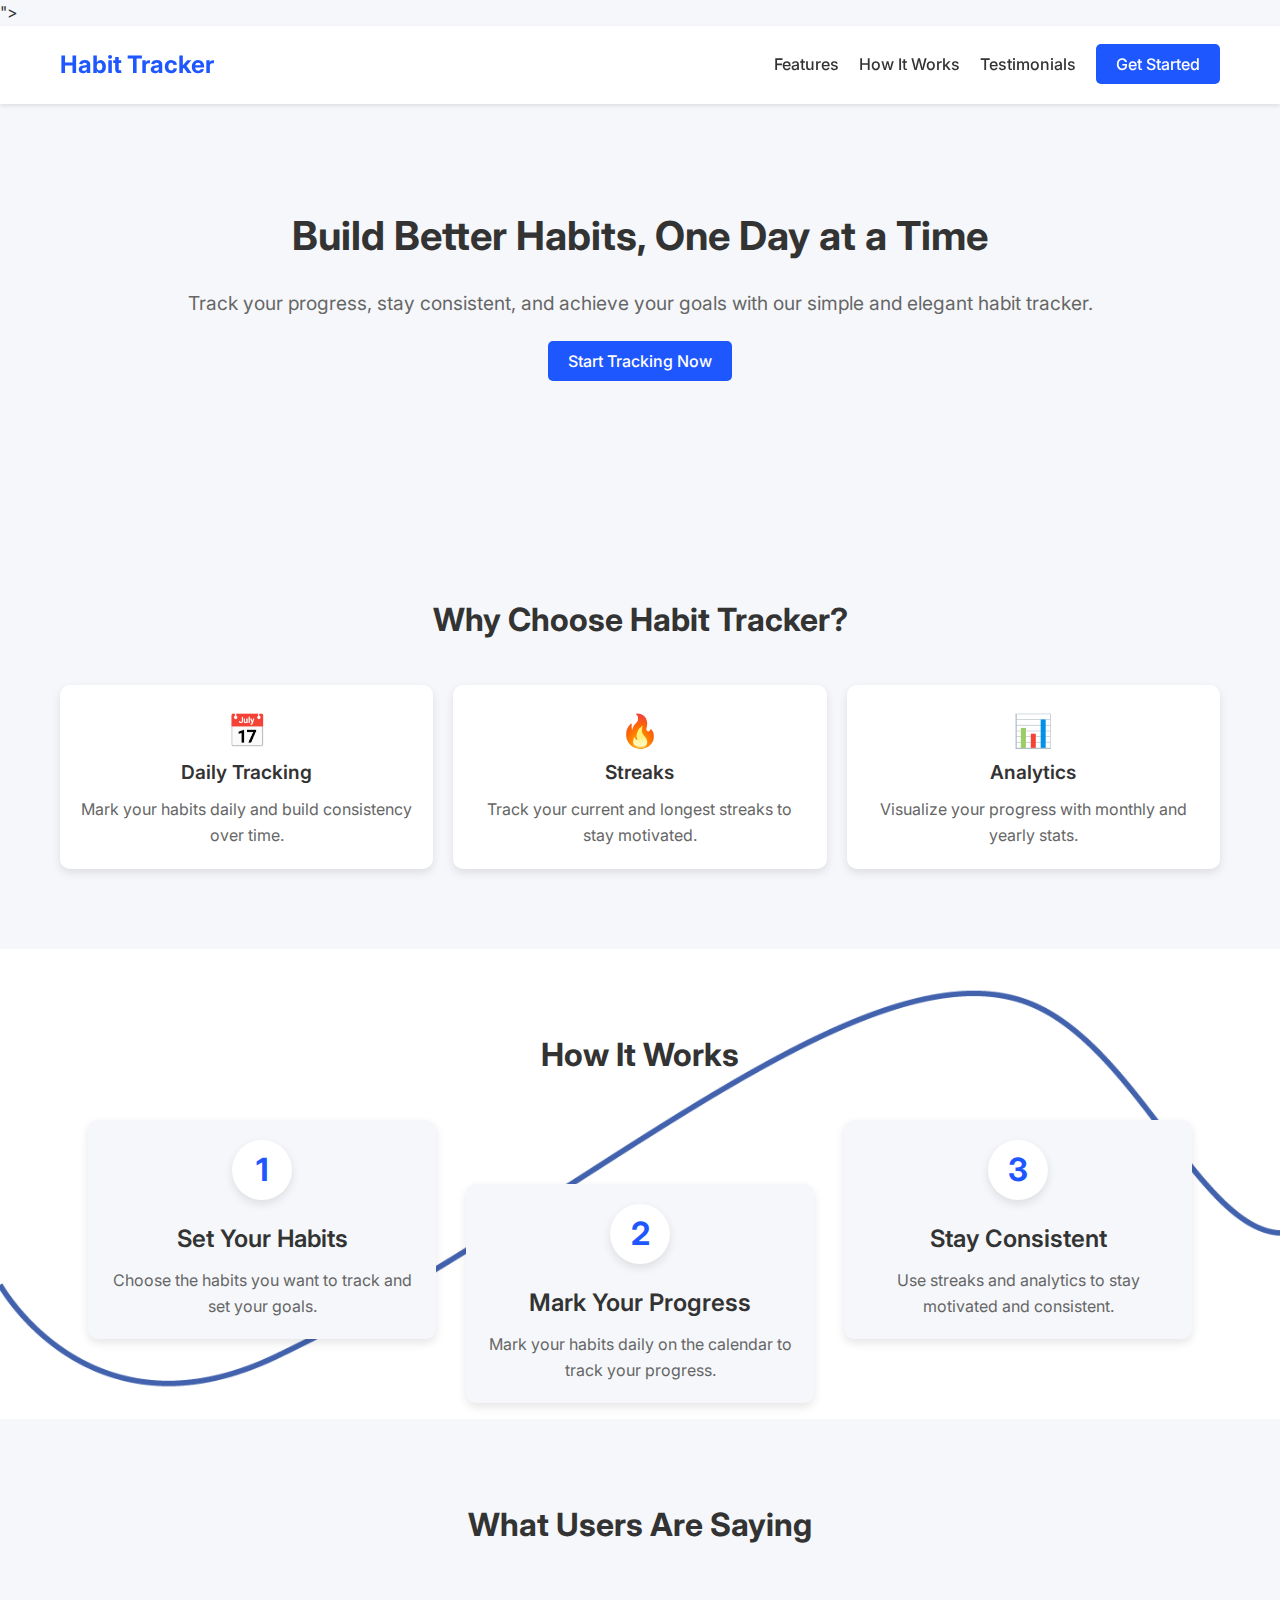
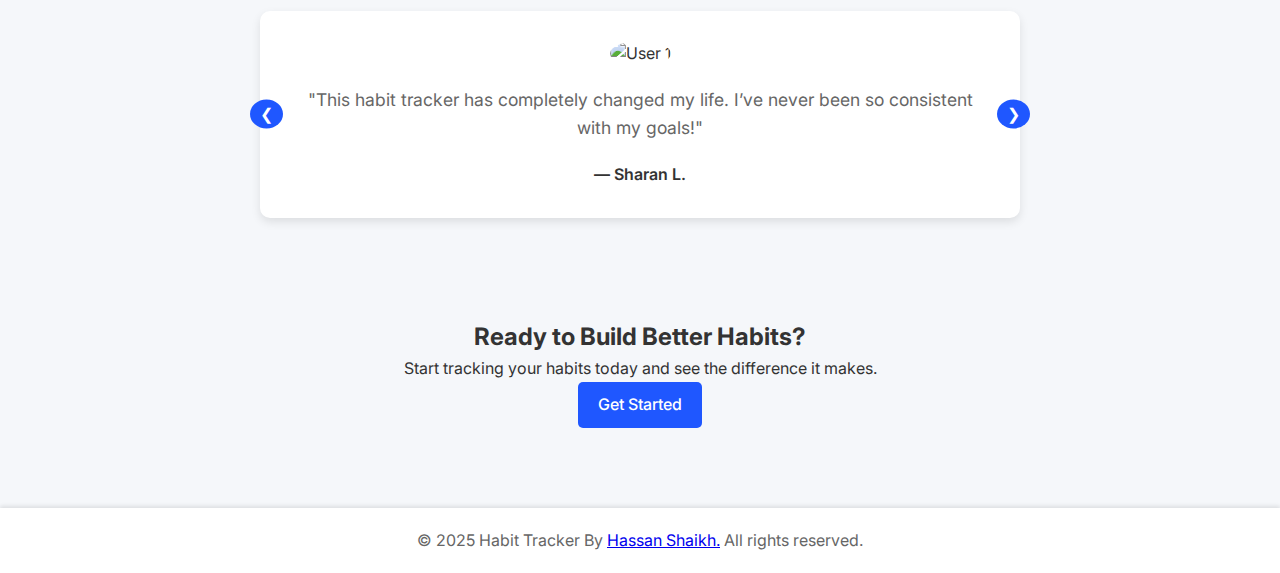
==== commit d897bf3a: "updated meta data na google ananlytics" ====
--- a/index.html
+++ b/index.html
@@ -2,9 +2,80 @@
 <html lang="en">
 
 <head>
+    <!-- Google tag (gtag.js) -->
+    <script async src="https://www.googletagmanager.com/gtag/js?id=G-XGB6NK7R3K"></script>
+    <script>
+        window.dataLayer = window.dataLayer || [];
+        function gtag() { dataLayer.push(arguments); }
+        gtag('js', new Date());
+
+        gtag('config', 'G-XGB6NK7R3K');
+    </script>
+    <!-- Basic Meta Tags -->
     <meta charset="UTF-8">
     <meta name="viewport" content="width=device-width, initial-scale=1.0">
-    <title>Habit Tracker - Build Better Habits</title>
+    <title>Habit Tracker - Build Better Habits Daily | Track Your Progress</title>
+    <meta name="description"
+        content="Track your habits, build streaks, and achieve your goals with Habit Tracker. A simple and elegant tool to help you stay consistent and motivated.">
+    <meta name="keywords"
+        content="habit tracker, daily habits, build habits, track progress, streaks, goal tracker, productivity tool, consistency, motivation">
+    <meta name="author" content="Hassan Shaikh">
+
+    <!-- Open Graph Meta Tags (for Social Media) -->
+    <meta property="og:title" content="Habit Tracker - Build Better Habits Daily">
+    <meta property="og:description"
+        content="Track your habits, build streaks, and achieve your goals with Habit Tracker. A simple and elegant tool to help you stay consistent and motivated.">
+    <meta property="og:type" content=" <!-- Basic Meta Tags -->
+    <meta charset=" UTF-8">
+    <meta name="viewport" content="width=device-width, initial-scale=1.0">
+    <title>Habit Tracker - Build Better Habits Daily | Track Your Progress</title>
+    <meta name="description"
+        content="Track your habits, build streaks, and achieve your goals with Habit Tracker. A simple and elegant tool to help you stay consistent and motivated.">
+    <meta name="keywords"
+        content="habit tracker, daily habits, build habits, track progress, streaks, goal tracker, productivity tool, consistency, motivation">
+    <meta name="author" content="Your Name or Company Name">
+
+    <!-- Open Graph Meta Tags (for Social Media) -->
+    <meta property="og:title" content="Habit Tracker - Build Better Habits Daily">
+    <meta property="og:description"
+        content="Track your habits, build streaks, and achieve your goals with Habit Tracker. A simple and elegant tool to help you stay consistent and motivated.">
+    <meta property="og:type" content="website">
+    <meta property="og:url" content="https://habittackr.vercel.app/">
+    <meta property="og:image" content="https://www.yourhabitrackerwebsite.com/images/og-image.jpg">
+    <meta property="og:site_name" content="Habit Tracker">
+
+    <!-- Twitter Card Meta Tags -->
+    <meta name="twitter:card" content="summary_large_image">
+    <meta name="twitter:title" content="Habit Tracker - Build Better Habits Daily">
+    <meta name="twitter:description"
+        content="Track your habits, build streaks, and achieve your goals with Habit Tracker. A simple and elegant tool to help you stay consistent and motivated.">
+    <meta name="twitter:image" content="https://www.yourhabitrackerwebsite.com/images/twitter-image.jpg">
+    <meta name="twitter:site" content="@YourTwitterHandle">
+    <meta name="twitter:creator" content="@YourTwitterHandle">
+
+    <!-- Canonical Link -->
+    <link rel="canonical" href="https://www.yourhabitrackerwebsite.com">
+
+    <!-- Favicon -->
+    <link rel="icon" type="image/png" href="https://www.yourhabitrackerwebsite.com/favicon.png">">
+    <meta property="og:url" content="https://www.yourhabitrackerwebsite.com">
+    <meta property="og:image" content="https://www.yourhabitrackerwebsite.com/images/og-image.jpg">
+    <meta property="og:site_name" content="Habit Tracker">
+
+    <!-- Twitter Card Meta Tags -->
+    <meta name="twitter:card" content="summary_large_image">
+    <meta name="twitter:title" content="Habit Tracker - Build Better Habits Daily">
+    <meta name="twitter:description"
+        content="Track your habits, build streaks, and achieve your goals with Habit Tracker. A simple and elegant tool to help you stay consistent and motivated.">
+    <meta name="twitter:image" content="https://www.yourhabitrackerwebsite.com/images/twitter-image.jpg">
+    <meta name="twitter:site" content="@YourTwitterHandle">
+    <meta name="twitter:creator" content="@YourTwitterHandle">
+
+    <!-- Canonical Link -->
+    <link rel="canonical" href="https://www.yourhabitrackerwebsite.com">
+
+    <!-- Favicon -->
+    <link rel="icon" type="image/png" href="/favicon.png">
     <link rel="stylesheet" href="main.css">
     <link href="https://fonts.googleapis.com/css2?family=Inter:wght@400;500;600;700&display=swap" rel="stylesheet">
     <link rel="stylesheet" href="https://cdnjs.cloudflare.com/ajax/libs/font-awesome/6.0.0-beta3/css/all.min.css">
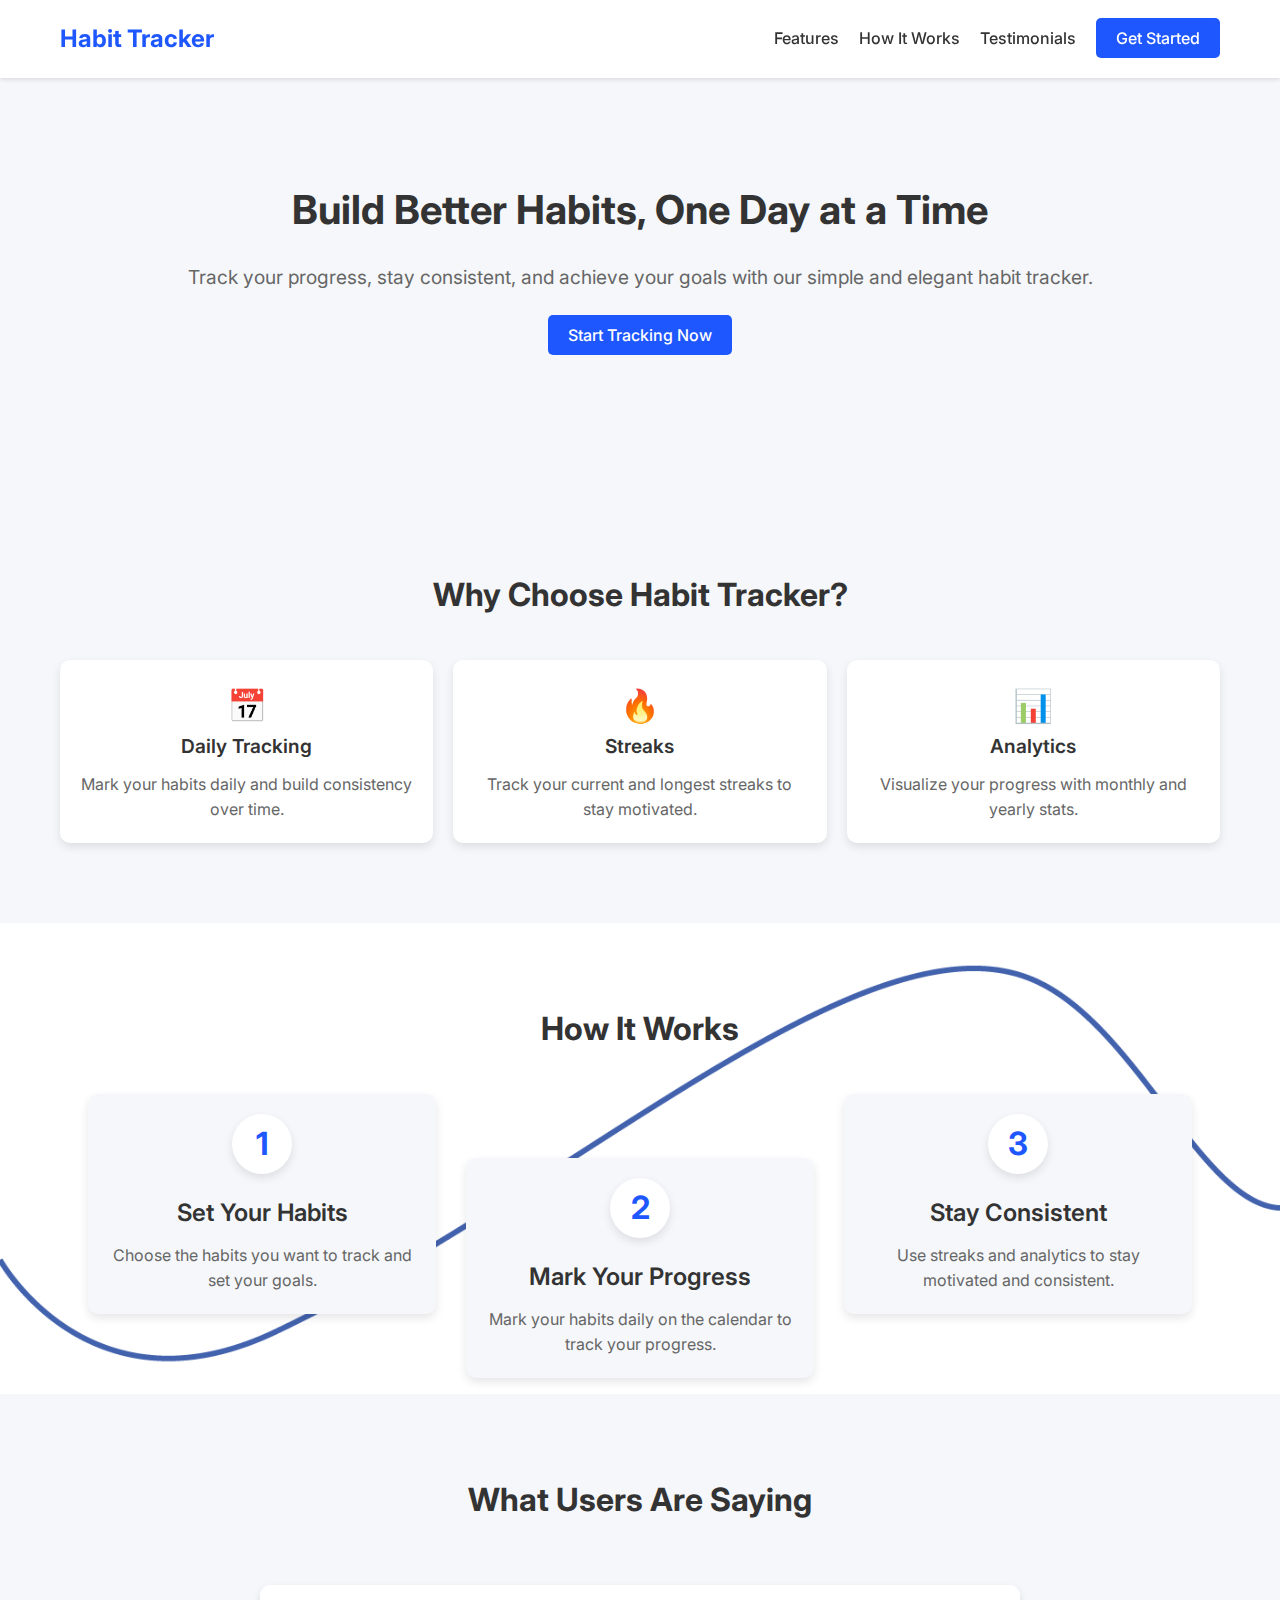
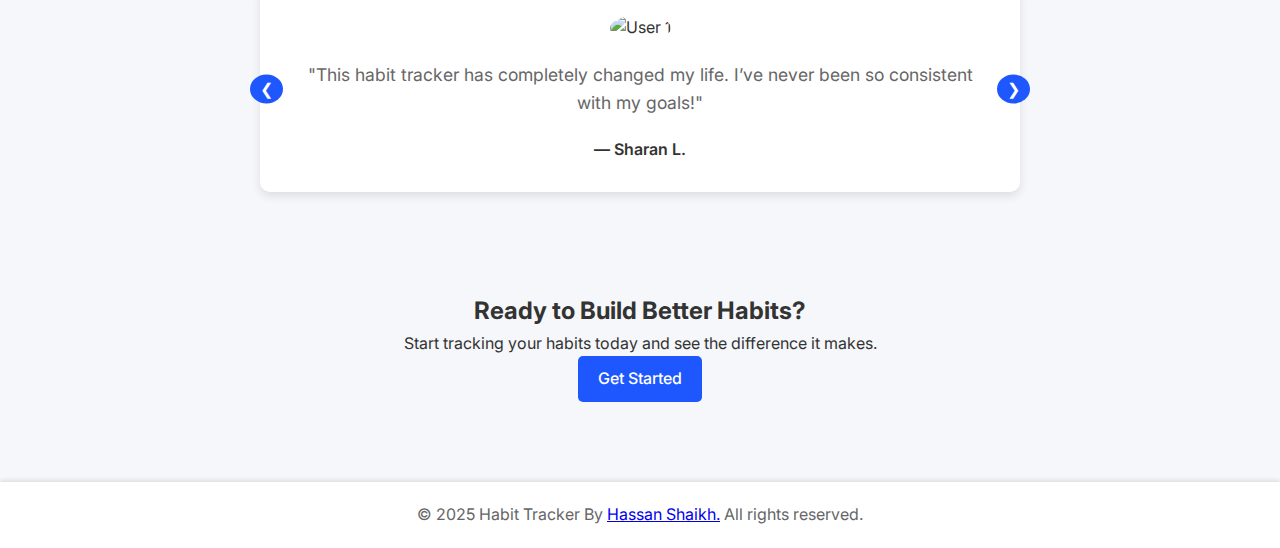
==== commit 816787ed: "FIX FAVICON" ====
--- a/index.html
+++ b/index.html
@@ -25,7 +25,8 @@
     <meta property="og:title" content="Habit Tracker - Build Better Habits Daily">
     <meta property="og:description"
         content="Track your habits, build streaks, and achieve your goals with Habit Tracker. A simple and elegant tool to help you stay consistent and motivated.">
-    <meta property="og:type" content=" <!-- Basic Meta Tags -->
+    <meta property="og:type" content="">
+    <meta property="og:url" content="https://habittackr.vercel.app/">
     <meta charset=" UTF-8">
     <meta name="viewport" content="width=device-width, initial-scale=1.0">
     <title>Habit Tracker - Build Better Habits Daily | Track Your Progress</title>
@@ -54,28 +55,14 @@
     <meta name="twitter:creator" content="@YourTwitterHandle">
 
     <!-- Canonical Link -->
-    <link rel="canonical" href="https://www.yourhabitrackerwebsite.com">
+    <link rel="canonical" href="https://habittackr.vercel.app/">
 
     <!-- Favicon -->
-    <link rel="icon" type="image/png" href="https://www.yourhabitrackerwebsite.com/favicon.png">">
+    <link rel="icon" type="image/png" href="/favicon.ico">
     <meta property="og:url" content="https://www.yourhabitrackerwebsite.com">
     <meta property="og:image" content="https://www.yourhabitrackerwebsite.com/images/og-image.jpg">
     <meta property="og:site_name" content="Habit Tracker">
 
-    <!-- Twitter Card Meta Tags -->
-    <meta name="twitter:card" content="summary_large_image">
-    <meta name="twitter:title" content="Habit Tracker - Build Better Habits Daily">
-    <meta name="twitter:description"
-        content="Track your habits, build streaks, and achieve your goals with Habit Tracker. A simple and elegant tool to help you stay consistent and motivated.">
-    <meta name="twitter:image" content="https://www.yourhabitrackerwebsite.com/images/twitter-image.jpg">
-    <meta name="twitter:site" content="@YourTwitterHandle">
-    <meta name="twitter:creator" content="@YourTwitterHandle">
-
-    <!-- Canonical Link -->
-    <link rel="canonical" href="https://www.yourhabitrackerwebsite.com">
-
-    <!-- Favicon -->
-    <link rel="icon" type="image/png" href="/favicon.png">
     <link rel="stylesheet" href="main.css">
     <link href="https://fonts.googleapis.com/css2?family=Inter:wght@400;500;600;700&display=swap" rel="stylesheet">
     <link rel="stylesheet" href="https://cdnjs.cloudflare.com/ajax/libs/font-awesome/6.0.0-beta3/css/all.min.css">
